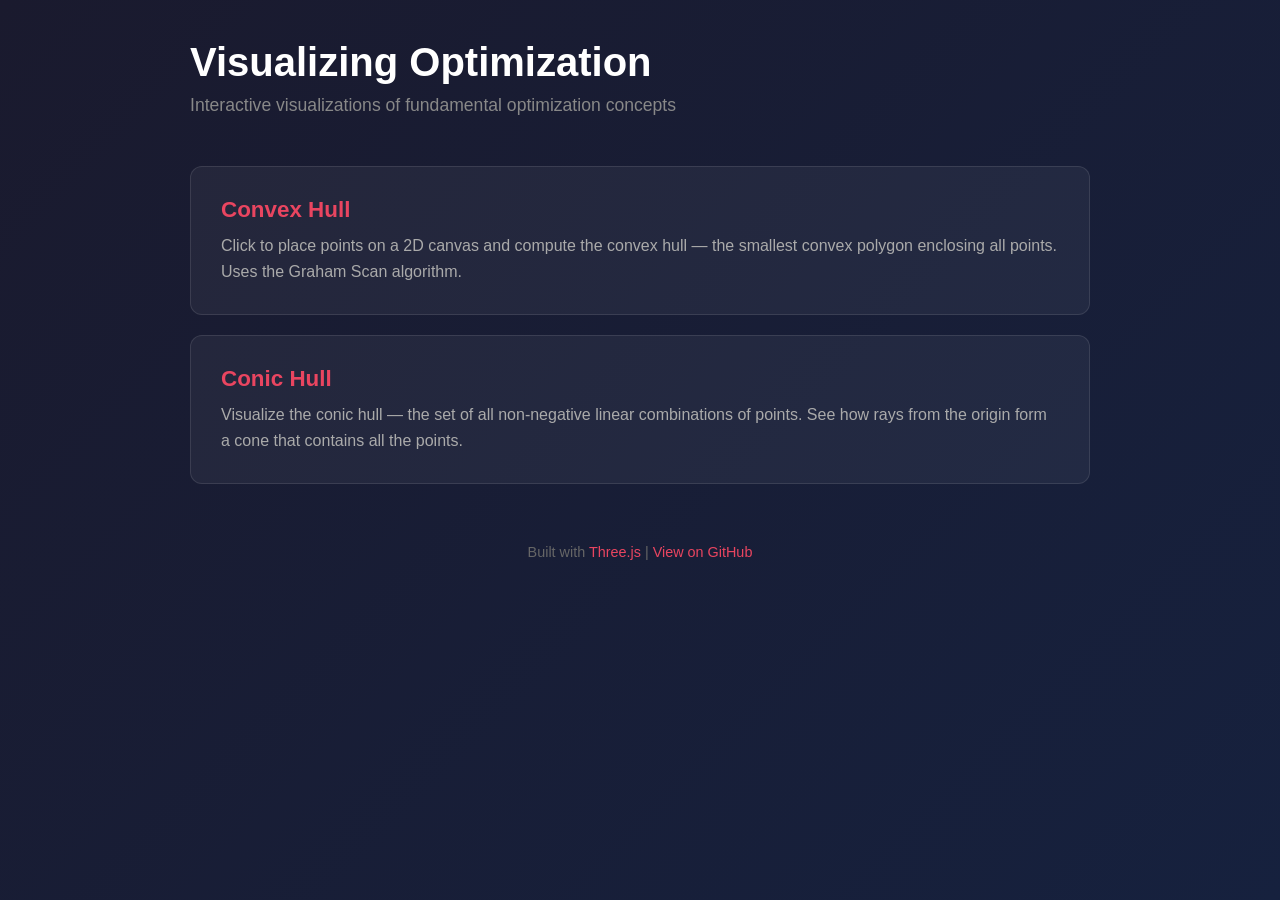
==== index.html @ 3d14cba5 "first commit" ====
<!DOCTYPE html>
<html lang="en">
<head>
    <meta charset="UTF-8">
    <meta name="viewport" content="width=device-width, initial-scale=1.0">
    <title>Visualizing Optimization</title>
    <style>
        * {
            margin: 0;
            padding: 0;
            box-sizing: border-box;
        }

        body {
            font-family: -apple-system, BlinkMacSystemFont, 'Segoe UI', Roboto, sans-serif;
            background: linear-gradient(135deg, #1a1a2e 0%, #16213e 100%);
            color: #eee;
            min-height: 100vh;
            padding: 40px 20px;
        }

        .container {
            max-width: 900px;
            margin: 0 auto;
        }

        h1 {
            font-size: 2.5rem;
            margin-bottom: 10px;
            color: #fff;
        }

        .subtitle {
            font-size: 1.1rem;
            color: #888;
            margin-bottom: 50px;
        }

        .visualizations {
            display: grid;
            gap: 20px;
        }

        .card {
            background: rgba(255, 255, 255, 0.05);
            border: 1px solid rgba(255, 255, 255, 0.1);
            border-radius: 12px;
            padding: 30px;
            text-decoration: none;
            color: inherit;
            transition: all 0.3s ease;
        }

        .card:hover {
            background: rgba(255, 255, 255, 0.1);
            border-color: #e94560;
            transform: translateY(-2px);
        }

        .card.coming-soon {
            opacity: 0.5;
            pointer-events: none;
        }

        .card h2 {
            font-size: 1.4rem;
            margin-bottom: 10px;
            color: #e94560;
        }

        .card p {
            color: #aaa;
            line-height: 1.6;
        }

        .badge {
            display: inline-block;
            padding: 4px 10px;
            border-radius: 20px;
            font-size: 0.75rem;
            font-weight: 600;
            margin-left: 10px;
            vertical-align: middle;
        }

        .badge.available {
            background: #00ff88;
            color: #000;
        }

        .badge.coming-soon {
            background: #666;
            color: #fff;
        }

        footer {
            margin-top: 60px;
            text-align: center;
            color: #666;
            font-size: 0.9rem;
        }

        footer a {
            color: #e94560;
            text-decoration: none;
        }

        footer a:hover {
            text-decoration: underline;
        }
    </style>
</head>
<body>
    <div class="container">
        <h1>Visualizing Optimization</h1>
        <p class="subtitle">Interactive visualizations of fundamental optimization concepts</p>

        <div class="visualizations">
            <a href="./convex-hull/" class="card">
                <h2>Convex Hull</h2>
                <p>Click to place points on a 2D canvas and compute the convex hull — the smallest convex polygon enclosing all points. Uses the Graham Scan algorithm.</p>
            </a>

            <a href="./conic-hull/" class="card">
                <h2>Conic Hull</h2>
                <p>Visualize the conic hull — the set of all non-negative linear combinations of points. See how rays from the origin form a cone that contains all the points.</p>
            </a>
        </div>

        <footer>
            Built with <a href="https://threejs.org/" target="_blank">Three.js</a> |
            <a href="https://github.com/hardikkamboj/optimization_visualization" target="_blank">View on GitHub</a>
        </footer>
    </div>
</body>
</html>
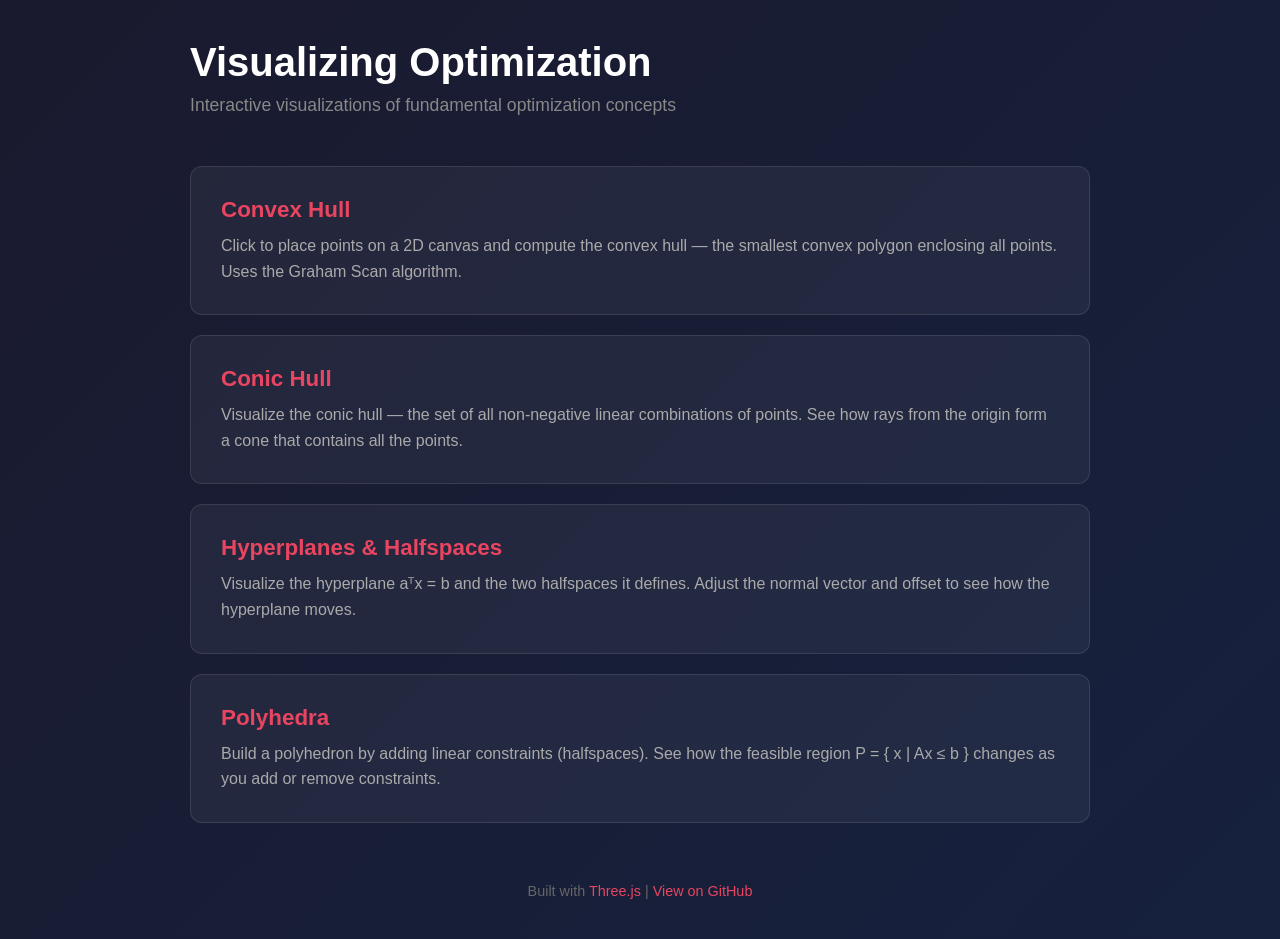
==== commit 2f5d91cf: "added hyperplanes, polyhedra" ====
--- a/index.html
+++ b/index.html
@@ -125,6 +125,16 @@
                 <h2>Conic Hull</h2>
                 <p>Visualize the conic hull — the set of all non-negative linear combinations of points. See how rays from the origin form a cone that contains all the points.</p>
             </a>
+
+            <a href="./hyperplane/" class="card">
+                <h2>Hyperplanes & Halfspaces</h2>
+                <p>Visualize the hyperplane aᵀx = b and the two halfspaces it defines. Adjust the normal vector and offset to see how the hyperplane moves.</p>
+            </a>
+
+            <a href="./polyhedra/" class="card">
+                <h2>Polyhedra</h2>
+                <p>Build a polyhedron by adding linear constraints (halfspaces). See how the feasible region P = { x | Ax ≤ b } changes as you add or remove constraints.</p>
+            </a>
         </div>
 
         <footer>
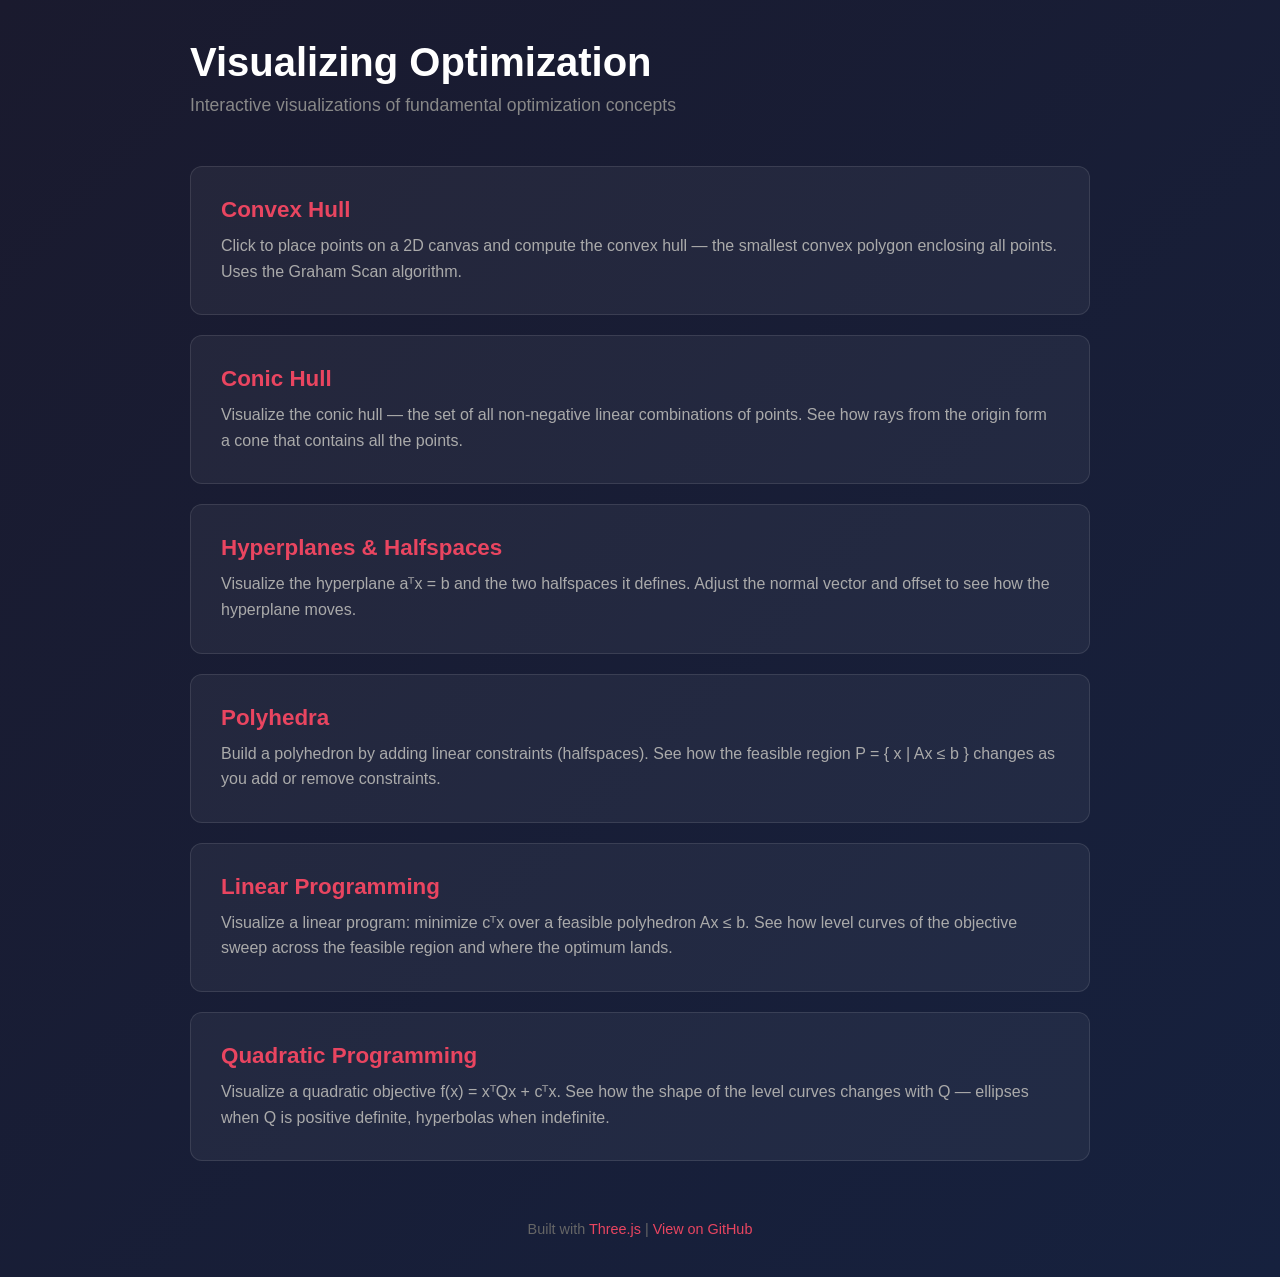
==== commit c6a870e6: "added linear and quadratic opt" ====
--- a/index.html
+++ b/index.html
@@ -135,6 +135,16 @@
                 <h2>Polyhedra</h2>
                 <p>Build a polyhedron by adding linear constraints (halfspaces). See how the feasible region P = { x | Ax ≤ b } changes as you add or remove constraints.</p>
             </a>
+
+            <a href="./linear-programming/" class="card">
+                <h2>Linear Programming</h2>
+                <p>Visualize a linear program: minimize cᵀx over a feasible polyhedron Ax ≤ b. See how level curves of the objective sweep across the feasible region and where the optimum lands.</p>
+            </a>
+
+            <a href="./quadratic-programming/" class="card">
+                <h2>Quadratic Programming</h2>
+                <p>Visualize a quadratic objective f(x) = xᵀQx + cᵀx. See how the shape of the level curves changes with Q — ellipses when Q is positive definite, hyperbolas when indefinite.</p>
+            </a>
         </div>
 
         <footer>
